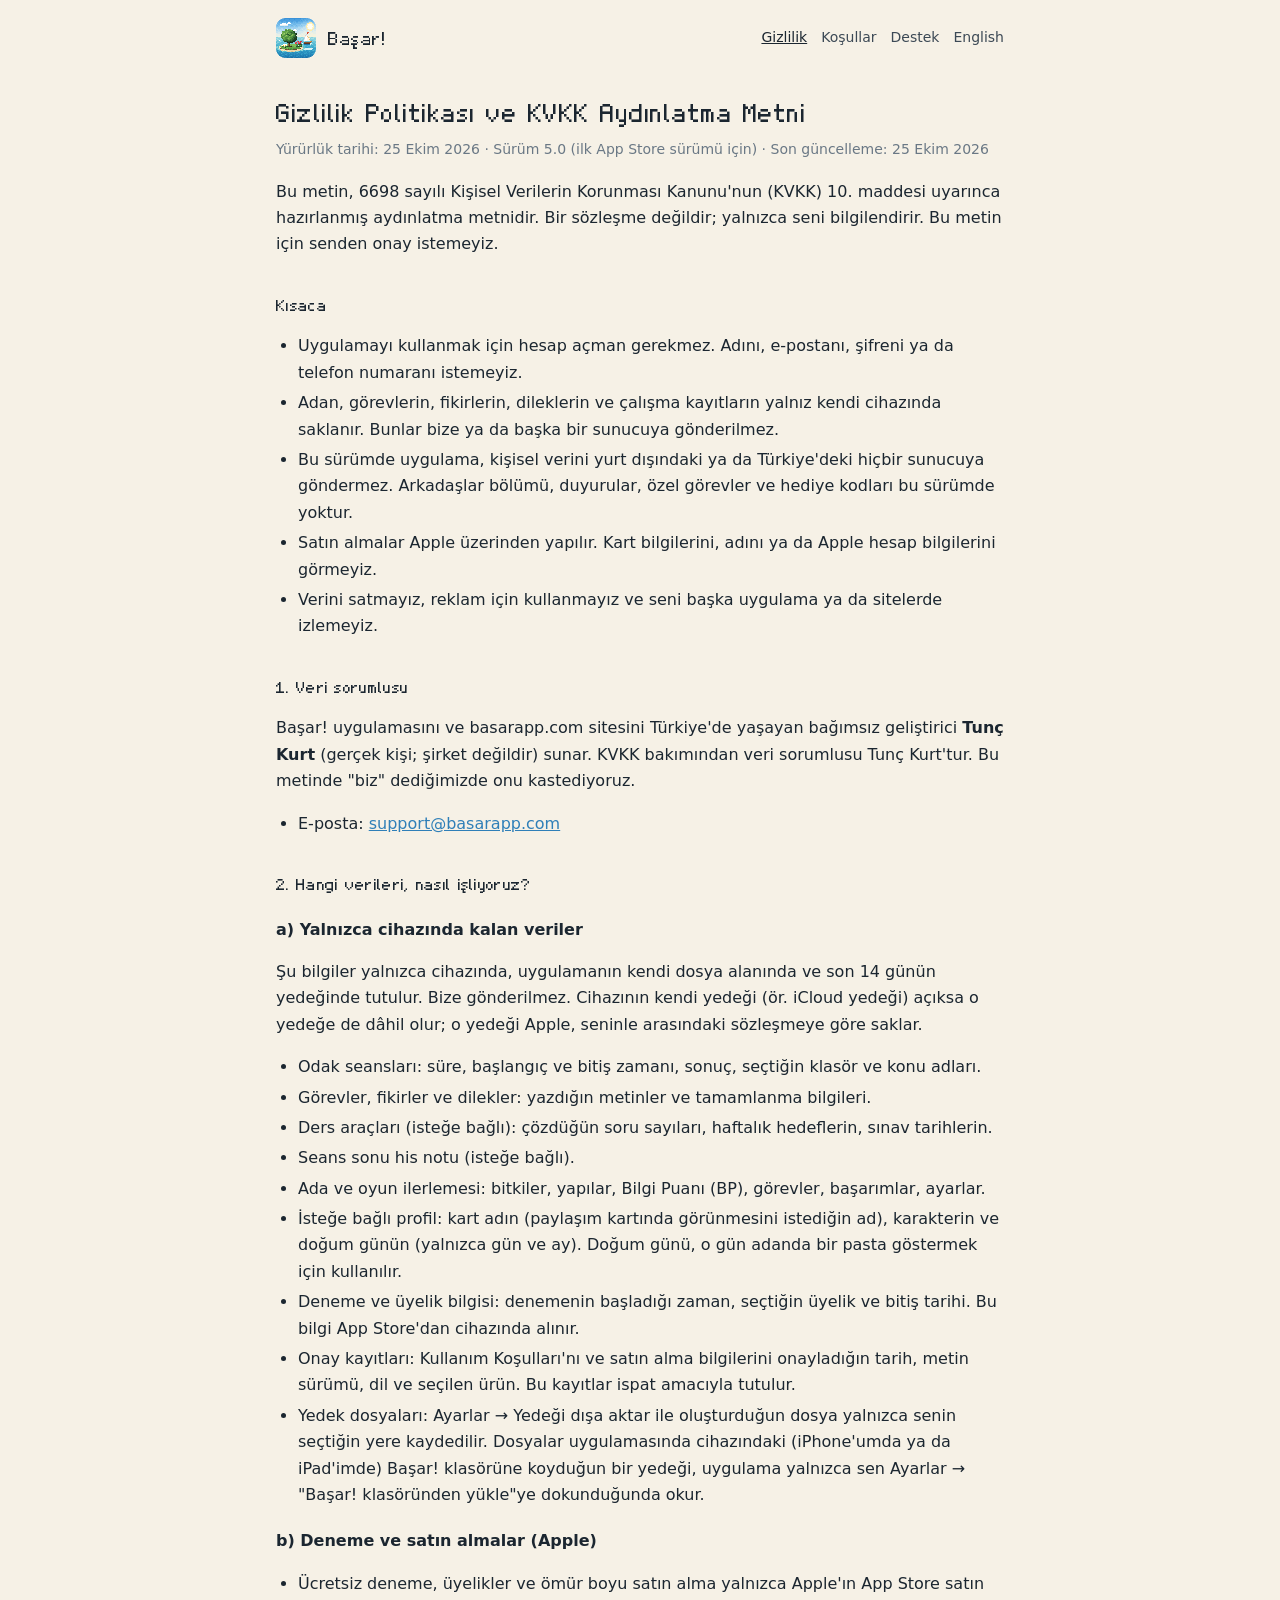
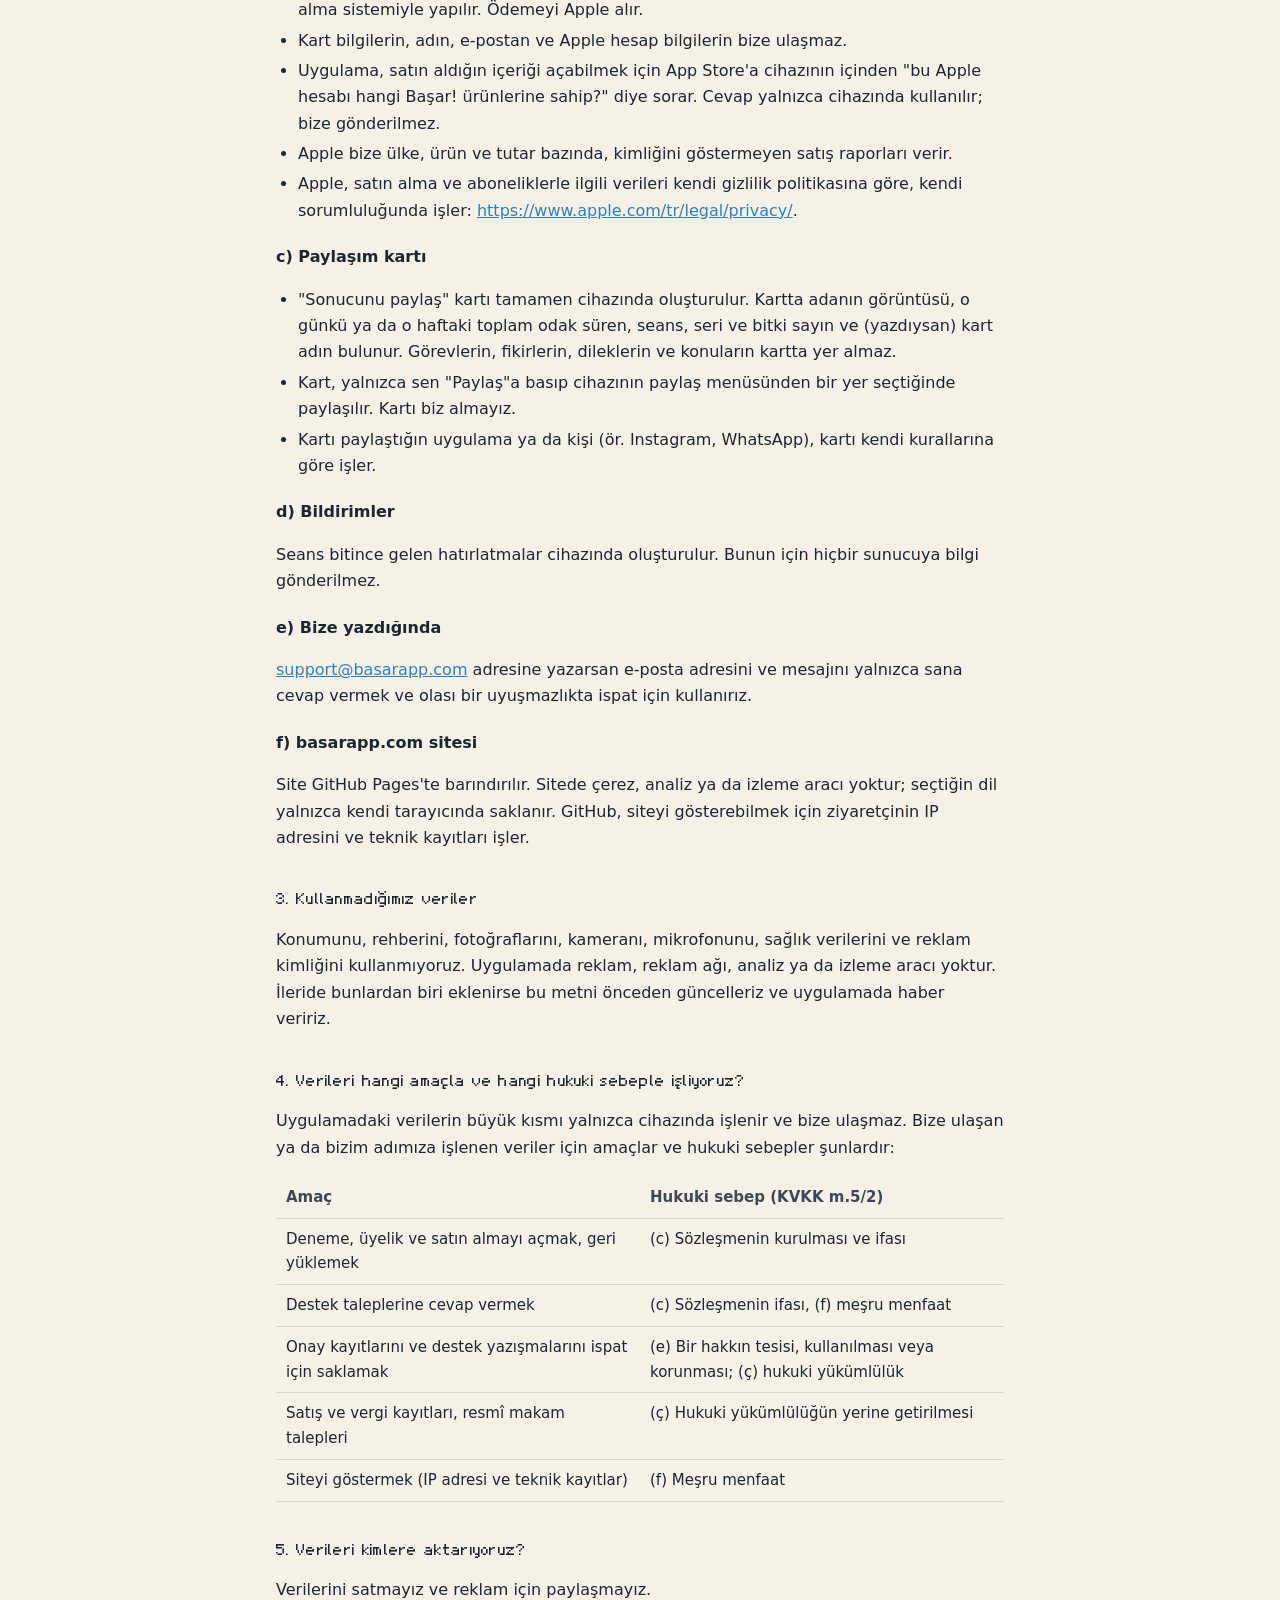
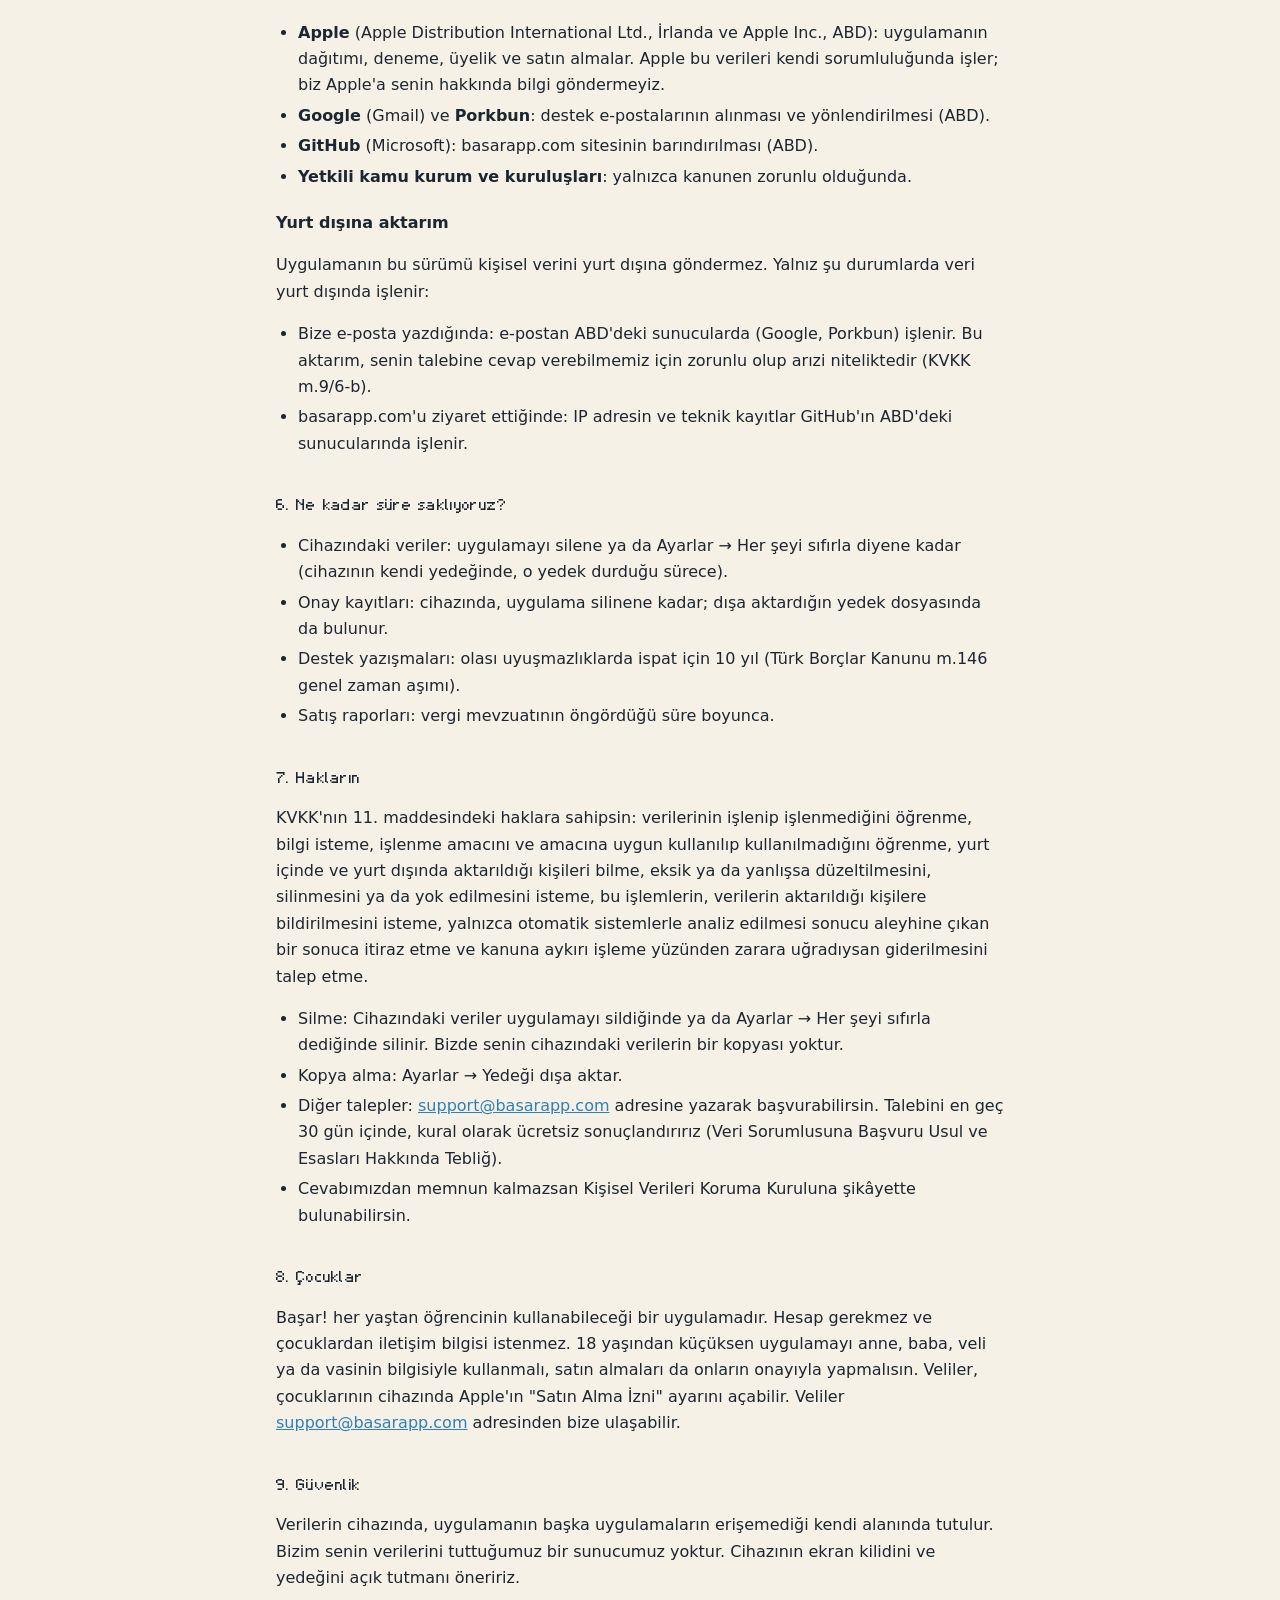
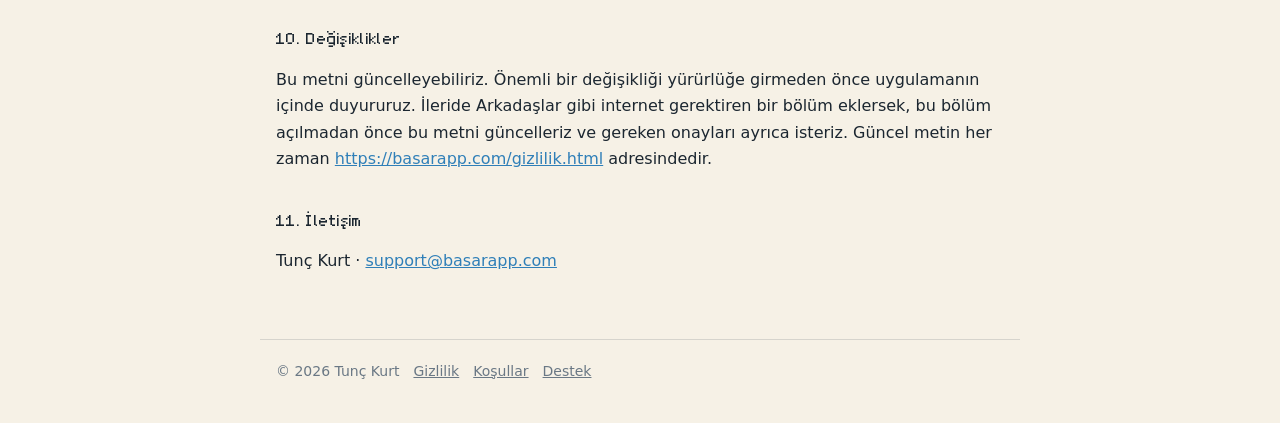
==== gizlilik.html @ f3d833e1 "Site güncellemesi: serbest çalışma, 2 gün ücretsiz, paylaş kartı; Arkadaşlar ve BP al kaldırıldı; Gi" ====
<!doctype html>
<html lang="tr">
<head>
<meta charset="utf-8">
<meta name="viewport" content="width=device-width, initial-scale=1">
<title>Gizlilik Politikası · Başar!</title>
<link rel="icon" href="favicon-64.png">
<link rel="apple-touch-icon" href="apple-touch-icon.png">
<link rel="stylesheet" href="yasal.css">
</head>
<body>
<header class="ust">
  <img src="icon-192.png" alt=""><a class="ad" href="index.html">Başar!</a>
  <nav><a href="gizlilik.html" aria-current="page">Gizlilik</a><a href="kosullar.html">Koşullar</a><a href="index.html#iletisim">Destek</a><a href="en/privacy.html" lang="en">English</a></nav>
</header>
<main>
<h1 id="gizlilik-politikası-ve-kvkk-aydınlatma-metni">Gizlilik Politikası ve KVKK Aydınlatma Metni</h1>
<p class="tarih">Yürürlük tarihi: 25 Ekim 2026 · Sürüm 5.0 (ilk App Store sürümü için) · Son güncelleme: 25 Ekim 2026</p>
<p>Bu metin, 6698 sayılı Kişisel Verilerin Korunması Kanunu'nun (KVKK) 10. maddesi uyarınca hazırlanmış aydınlatma metnidir. Bir sözleşme değildir; yalnızca seni bilgilendirir. Bu metin için senden onay istemeyiz.</p>
<h2 id="kısaca">Kısaca</h2>
<ul>
<li>Uygulamayı kullanmak için hesap açman gerekmez. Adını, e-postanı, şifreni ya da telefon numaranı istemeyiz.</li>
<li>Adan, görevlerin, fikirlerin, dileklerin ve çalışma kayıtların yalnız kendi cihazında saklanır. Bunlar bize ya da başka bir sunucuya gönderilmez.</li>
<li>Bu sürümde uygulama, kişisel verini yurt dışındaki ya da Türkiye'deki hiçbir sunucuya göndermez. Arkadaşlar bölümü, duyurular, özel görevler ve hediye kodları bu sürümde yoktur.</li>
<li>Satın almalar Apple üzerinden yapılır. Kart bilgilerini, adını ya da Apple hesap bilgilerini görmeyiz.</li>
<li>Verini satmayız, reklam için kullanmayız ve seni başka uygulama ya da sitelerde izlemeyiz.</li>
</ul>
<h2 id="veri-sorumlusu">1. Veri sorumlusu</h2>
<p>Başar! uygulamasını ve basarapp.com sitesini Türkiye'de yaşayan bağımsız geliştirici <strong>Tunç Kurt</strong> (gerçek kişi; şirket değildir) sunar. KVKK bakımından veri sorumlusu Tunç Kurt'tur. Bu metinde "biz" dediğimizde onu kastediyoruz.</p>
<ul>
<li>E-posta: <a href="mailto:support@basarapp.com" class="email">support@basarapp.com</a></li>
</ul>
<h2 id="hangi-verileri-nasıl-işliyoruz">2. Hangi verileri, nasıl işliyoruz?</h2>
<h3 id="a-yalnızca-cihazında-kalan-veriler">a) Yalnızca cihazında kalan veriler</h3>
<p>Şu bilgiler yalnızca cihazında, uygulamanın kendi dosya alanında ve son 14 günün yedeğinde tutulur. Bize gönderilmez. Cihazının kendi yedeği (ör. iCloud yedeği) açıksa o yedeğe de dâhil olur; o yedeği Apple, seninle arasındaki sözleşmeye göre saklar.</p>
<ul>
<li>Odak seansları: süre, başlangıç ve bitiş zamanı, sonuç, seçtiğin klasör ve konu adları.</li>
<li>Görevler, fikirler ve dilekler: yazdığın metinler ve tamamlanma bilgileri.</li>
<li>Ders araçları (isteğe bağlı): çözdüğün soru sayıları, haftalık hedeflerin, sınav tarihlerin.</li>
<li>Seans sonu his notu (isteğe bağlı).</li>
<li>Ada ve oyun ilerlemesi: bitkiler, yapılar, Bilgi Puanı (BP), görevler, başarımlar, ayarlar.</li>
<li>İsteğe bağlı profil: kart adın (paylaşım kartında görünmesini istediğin ad), karakterin ve doğum günün (yalnızca gün ve ay). Doğum günü, o gün adanda bir pasta göstermek için kullanılır.</li>
<li>Deneme ve üyelik bilgisi: denemenin başladığı zaman, seçtiğin üyelik ve bitiş tarihi. Bu bilgi App Store'dan cihazında alınır.</li>
<li>Onay kayıtları: Kullanım Koşulları'nı ve satın alma bilgilerini onayladığın tarih, metin sürümü, dil ve seçilen ürün. Bu kayıtlar ispat amacıyla tutulur.</li>
<li>Yedek dosyaları: Ayarlar → Yedeği dışa aktar ile oluşturduğun dosya yalnızca senin seçtiğin yere kaydedilir. Dosyalar uygulamasında cihazındaki (iPhone'umda ya da iPad'imde) Başar! klasörüne koyduğun bir yedeği, uygulama yalnızca sen Ayarlar → "Başar! klasöründen yükle"ye dokunduğunda okur.</li>
</ul>
<h3 id="b-deneme-ve-satın-almalar-apple">b) Deneme ve satın almalar (Apple)</h3>
<ul>
<li>Ücretsiz deneme, üyelikler ve ömür boyu satın alma yalnızca Apple'ın App Store satın alma sistemiyle yapılır. Ödemeyi Apple alır.</li>
<li>Kart bilgilerin, adın, e-postan ve Apple hesap bilgilerin bize ulaşmaz.</li>
<li>Uygulama, satın aldığın içeriği açabilmek için App Store'a cihazının içinden "bu Apple hesabı hangi Başar! ürünlerine sahip?" diye sorar. Cevap yalnızca cihazında kullanılır; bize gönderilmez.</li>
<li>Apple bize ülke, ürün ve tutar bazında, kimliğini göstermeyen satış raporları verir.</li>
<li>Apple, satın alma ve aboneliklerle ilgili verileri kendi gizlilik politikasına göre, kendi sorumluluğunda işler: <a href="https://www.apple.com/tr/legal/privacy/" class="uri">https://www.apple.com/tr/legal/privacy/</a>.</li>
</ul>
<h3 id="c-paylaşım-kartı">c) Paylaşım kartı</h3>
<ul>
<li>"Sonucunu paylaş" kartı tamamen cihazında oluşturulur. Kartta adanın görüntüsü, o günkü ya da o haftaki toplam odak süren, seans, seri ve bitki sayın ve (yazdıysan) kart adın bulunur. Görevlerin, fikirlerin, dileklerin ve konuların kartta yer almaz.</li>
<li>Kart, yalnızca sen "Paylaş"a basıp cihazının paylaş menüsünden bir yer seçtiğinde paylaşılır. Kartı biz almayız.</li>
<li>Kartı paylaştığın uygulama ya da kişi (ör. Instagram, WhatsApp), kartı kendi kurallarına göre işler.</li>
</ul>
<h3 id="d-bildirimler">d) Bildirimler</h3>
<p>Seans bitince gelen hatırlatmalar cihazında oluşturulur. Bunun için hiçbir sunucuya bilgi gönderilmez.</p>
<h3 id="e-bize-yazdığında">e) Bize yazdığında</h3>
<p><a href="mailto:support@basarapp.com" class="email">support@basarapp.com</a> adresine yazarsan e-posta adresini ve mesajını yalnızca sana cevap vermek ve olası bir uyuşmazlıkta ispat için kullanırız.</p>
<h3 id="f-basarapp.com-sitesi">f) basarapp.com sitesi</h3>
<p>Site GitHub Pages'te barındırılır. Sitede çerez, analiz ya da izleme aracı yoktur; seçtiğin dil yalnızca kendi tarayıcında saklanır. GitHub, siteyi gösterebilmek için ziyaretçinin IP adresini ve teknik kayıtları işler.</p>
<h2 id="kullanmadığımız-veriler">3. Kullanmadığımız veriler</h2>
<p>Konumunu, rehberini, fotoğraflarını, kameranı, mikrofonunu, sağlık verilerini ve reklam kimliğini kullanmıyoruz. Uygulamada reklam, reklam ağı, analiz ya da izleme aracı yoktur. İleride bunlardan biri eklenirse bu metni önceden güncelleriz ve uygulamada haber veririz.</p>
<h2 id="verileri-hangi-amaçla-ve-hangi-hukuki-sebeple-işliyoruz">4. Verileri hangi amaçla ve hangi hukuki sebeple işliyoruz?</h2>
<p>Uygulamadaki verilerin büyük kısmı yalnızca cihazında işlenir ve bize ulaşmaz. Bize ulaşan ya da bizim adımıza işlenen veriler için amaçlar ve hukuki sebepler şunlardır:</p>
<table>
<colgroup>
<col style="width: 50%" />
<col style="width: 50%" />
</colgroup>
<thead>
<tr class="header">
<th>Amaç</th>
<th>Hukuki sebep (KVKK m.5/2)</th>
</tr>
</thead>
<tbody>
<tr class="odd">
<td>Deneme, üyelik ve satın almayı açmak, geri yüklemek</td>
<td>(c) Sözleşmenin kurulması ve ifası</td>
</tr>
<tr class="even">
<td>Destek taleplerine cevap vermek</td>
<td>(c) Sözleşmenin ifası, (f) meşru menfaat</td>
</tr>
<tr class="odd">
<td>Onay kayıtlarını ve destek yazışmalarını ispat için saklamak</td>
<td>(e) Bir hakkın tesisi, kullanılması veya korunması; (ç) hukuki yükümlülük</td>
</tr>
<tr class="even">
<td>Satış ve vergi kayıtları, resmî makam talepleri</td>
<td>(ç) Hukuki yükümlülüğün yerine getirilmesi</td>
</tr>
<tr class="odd">
<td>Siteyi göstermek (IP adresi ve teknik kayıtlar)</td>
<td>(f) Meşru menfaat</td>
</tr>
</tbody>
</table>
<h2 id="verileri-kimlere-aktarıyoruz">5. Verileri kimlere aktarıyoruz?</h2>
<p>Verilerini satmayız ve reklam için paylaşmayız.</p>
<ul>
<li><strong>Apple</strong> (Apple Distribution International Ltd., İrlanda ve Apple Inc., ABD): uygulamanın dağıtımı, deneme, üyelik ve satın almalar. Apple bu verileri kendi sorumluluğunda işler; biz Apple'a senin hakkında bilgi göndermeyiz.</li>
<li><strong>Google</strong> (Gmail) ve <strong>Porkbun</strong>: destek e-postalarının alınması ve yönlendirilmesi (ABD).</li>
<li><strong>GitHub</strong> (Microsoft): basarapp.com sitesinin barındırılması (ABD).</li>
<li><strong>Yetkili kamu kurum ve kuruluşları</strong>: yalnızca kanunen zorunlu olduğunda.</li>
</ul>
<h3 id="yurt-dışına-aktarım">Yurt dışına aktarım</h3>
<p>Uygulamanın bu sürümü kişisel verini yurt dışına göndermez. Yalnız şu durumlarda veri yurt dışında işlenir:</p>
<ul>
<li>Bize e-posta yazdığında: e-postan ABD'deki sunucularda (Google, Porkbun) işlenir. Bu aktarım, senin talebine cevap verebilmemiz için zorunlu olup arızi niteliktedir (KVKK m.9/6-b).</li>
<li>basarapp.com'u ziyaret ettiğinde: IP adresin ve teknik kayıtlar GitHub'ın ABD'deki sunucularında işlenir.</li>
</ul>
<h2 id="ne-kadar-süre-saklıyoruz">6. Ne kadar süre saklıyoruz?</h2>
<ul>
<li>Cihazındaki veriler: uygulamayı silene ya da Ayarlar → Her şeyi sıfırla diyene kadar (cihazının kendi yedeğinde, o yedek durduğu sürece).</li>
<li>Onay kayıtları: cihazında, uygulama silinene kadar; dışa aktardığın yedek dosyasında da bulunur.</li>
<li>Destek yazışmaları: olası uyuşmazlıklarda ispat için 10 yıl (Türk Borçlar Kanunu m.146 genel zaman aşımı).</li>
<li>Satış raporları: vergi mevzuatının öngördüğü süre boyunca.</li>
</ul>
<h2 id="hakların">7. Hakların</h2>
<p>KVKK'nın 11. maddesindeki haklara sahipsin: verilerinin işlenip işlenmediğini öğrenme, bilgi isteme, işlenme amacını ve amacına uygun kullanılıp kullanılmadığını öğrenme, yurt içinde ve yurt dışında aktarıldığı kişileri bilme, eksik ya da yanlışsa düzeltilmesini, silinmesini ya da yok edilmesini isteme, bu işlemlerin, verilerin aktarıldığı kişilere bildirilmesini isteme, yalnızca otomatik sistemlerle analiz edilmesi sonucu aleyhine çıkan bir sonuca itiraz etme ve kanuna aykırı işleme yüzünden zarara uğradıysan giderilmesini talep etme.</p>
<ul>
<li>Silme: Cihazındaki veriler uygulamayı sildiğinde ya da Ayarlar → Her şeyi sıfırla dediğinde silinir. Bizde senin cihazındaki verilerin bir kopyası yoktur.</li>
<li>Kopya alma: Ayarlar → Yedeği dışa aktar.</li>
<li>Diğer talepler: <a href="mailto:support@basarapp.com" class="email">support@basarapp.com</a> adresine yazarak başvurabilirsin. Talebini en geç 30 gün içinde, kural olarak ücretsiz sonuçlandırırız (Veri Sorumlusuna Başvuru Usul ve Esasları Hakkında Tebliğ).</li>
<li>Cevabımızdan memnun kalmazsan Kişisel Verileri Koruma Kuruluna şikâyette bulunabilirsin.</li>
</ul>
<h2 id="çocuklar">8. Çocuklar</h2>
<p>Başar! her yaştan öğrencinin kullanabileceği bir uygulamadır. Hesap gerekmez ve çocuklardan iletişim bilgisi istenmez. 18 yaşından küçüksen uygulamayı anne, baba, veli ya da vasinin bilgisiyle kullanmalı, satın almaları da onların onayıyla yapmalısın. Veliler, çocuklarının cihazında Apple'ın "Satın Alma İzni" ayarını açabilir. Veliler <a href="mailto:support@basarapp.com" class="email">support@basarapp.com</a> adresinden bize ulaşabilir.</p>
<h2 id="güvenlik">9. Güvenlik</h2>
<p>Verilerin cihazında, uygulamanın başka uygulamaların erişemediği kendi alanında tutulur. Bizim senin verilerini tuttuğumuz bir sunucumuz yoktur. Cihazının ekran kilidini ve yedeğini açık tutmanı öneririz.</p>
<h2 id="değişiklikler">10. Değişiklikler</h2>
<p>Bu metni güncelleyebiliriz. Önemli bir değişikliği yürürlüğe girmeden önce uygulamanın içinde duyururuz. İleride Arkadaşlar gibi internet gerektiren bir bölüm eklersek, bu bölüm açılmadan önce bu metni güncelleriz ve gereken onayları ayrıca isteriz. Güncel metin her zaman <a href="https://basarapp.com/gizlilik.html" class="uri">https://basarapp.com/gizlilik.html</a> adresindedir.</p>
<h2 id="iletişim">11. İletişim</h2>
<p>Tunç Kurt · <a href="mailto:support@basarapp.com" class="email">support@basarapp.com</a></p>

</main>
<footer class="alt"><span>© 2026 Tunç Kurt</span><a href="gizlilik.html">Gizlilik</a><a href="kosullar.html">Koşullar</a><a href="index.html#iletisim">Destek</a></footer>
</body>
</html>
---- yasal.css ----
@font-face { font-family: 'Tugla Pixel'; src: url('TuglaPixel.ttf') format('truetype'); font-display: swap; }
:root {
  --bg: #f6f1e6; --kart: #fffdf8; --ink: #1b2630; --ink2: #3c4955; --muted: #6a7885;
  --line: rgba(24,38,52,.14); --mint: #2db488; --mint-ink: #fff; --gold: #b9820c; --deniz: #2f7fb8;
  --pix: 'Tugla Pixel', ui-monospace, monospace;
  --sans: -apple-system, 'SF Pro Text', 'Segoe UI', system-ui, 'Helvetica Neue', Arial, sans-serif;
}
@media (prefers-color-scheme: dark) {
  :root { --bg: #0f1820; --kart: #16212b; --ink: #eef3f7; --ink2: #c6d0d9; --muted: #8d9aa8; --line: rgba(255,255,255,.12); --mint: #57d9ad; --mint-ink: #06291d; --gold: #f6c453; --deniz: #6fb6e8; }
}
* { box-sizing: border-box; }
html { -webkit-text-size-adjust: 100%; }
body { margin: 0; background: var(--bg); color: var(--ink); font: 16px/1.65 var(--sans); }
a { color: var(--deniz); }
.ust { display: flex; align-items: center; gap: 12px; max-width: 760px; margin: 0 auto; padding: 18px 16px; }
.ust img { width: 40px; height: 40px; image-rendering: pixelated; border-radius: 9px; }
.ust .ad { font: 22px var(--pix); color: var(--ink); text-decoration: none; letter-spacing: .5px; }
.ust nav { margin-left: auto; display: flex; gap: 14px; font-size: 14px; flex-wrap: wrap; justify-content: flex-end; }
.ust nav a { color: var(--ink2); text-decoration: none; }
.ust nav a:hover, .ust nav a[aria-current] { color: var(--ink); text-decoration: underline; }
main { max-width: 760px; margin: 0 auto; padding: 0 16px 48px; }
h1 { font: 30px/1.25 var(--pix); margin: 18px 0 6px; letter-spacing: .5px; }
h2 { font: 19px/1.35 var(--pix); margin: 34px 0 8px; letter-spacing: .3px; }
h3 { font-size: 16px; margin: 20px 0 4px; }
.tarih { color: var(--muted); font-size: 14px; margin: 0 0 18px; }
.kisaca { background: var(--kart); border: 1px solid var(--line); border-radius: 14px; padding: 6px 20px; margin: 18px 0; }
.kisaca ul { padding-left: 20px; }
.kisaca h2 { margin-top: 16px; }
ul { padding-left: 22px; }
li { margin: 4px 0; }
table { border-collapse: collapse; width: 100%; font-size: 15px; margin: 10px 0; }
th, td { text-align: left; vertical-align: top; padding: 8px 10px; border-bottom: 1px solid var(--line); }
th { color: var(--ink2); font-weight: 600; }
.tablo { overflow-x: auto; }
.not { background: #fff3c4; color: #5a4300; border-left: 4px solid #e0a800; border-radius: 6px; padding: 8px 12px; margin: 10px 0; font-size: 14px; }
@media (prefers-color-scheme: dark) { .not { background: #3a3110; color: #f7e3a1; } }
.alt { max-width: 760px; margin: 0 auto; padding: 20px 16px 40px; color: var(--muted); font-size: 14px; border-top: 1px solid var(--line); display: flex; gap: 14px; flex-wrap: wrap; }
.alt a { color: var(--muted); }
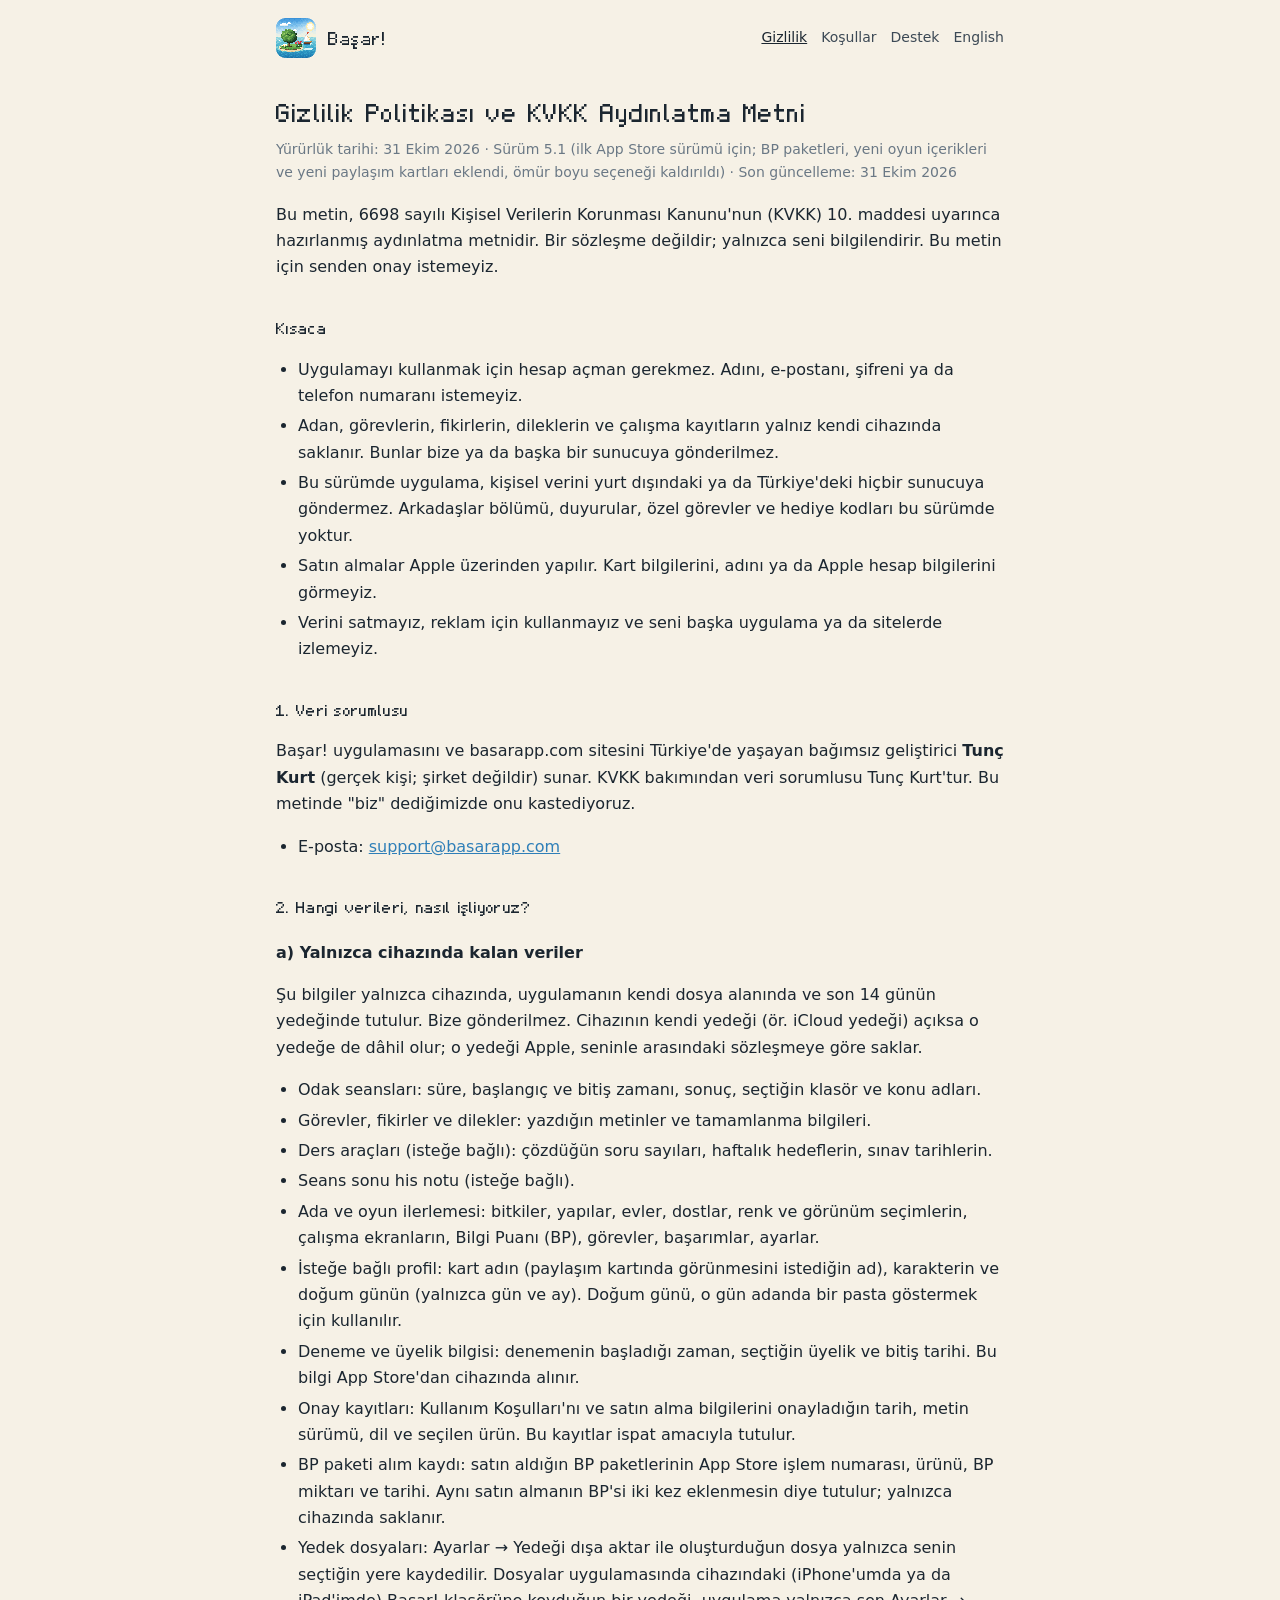
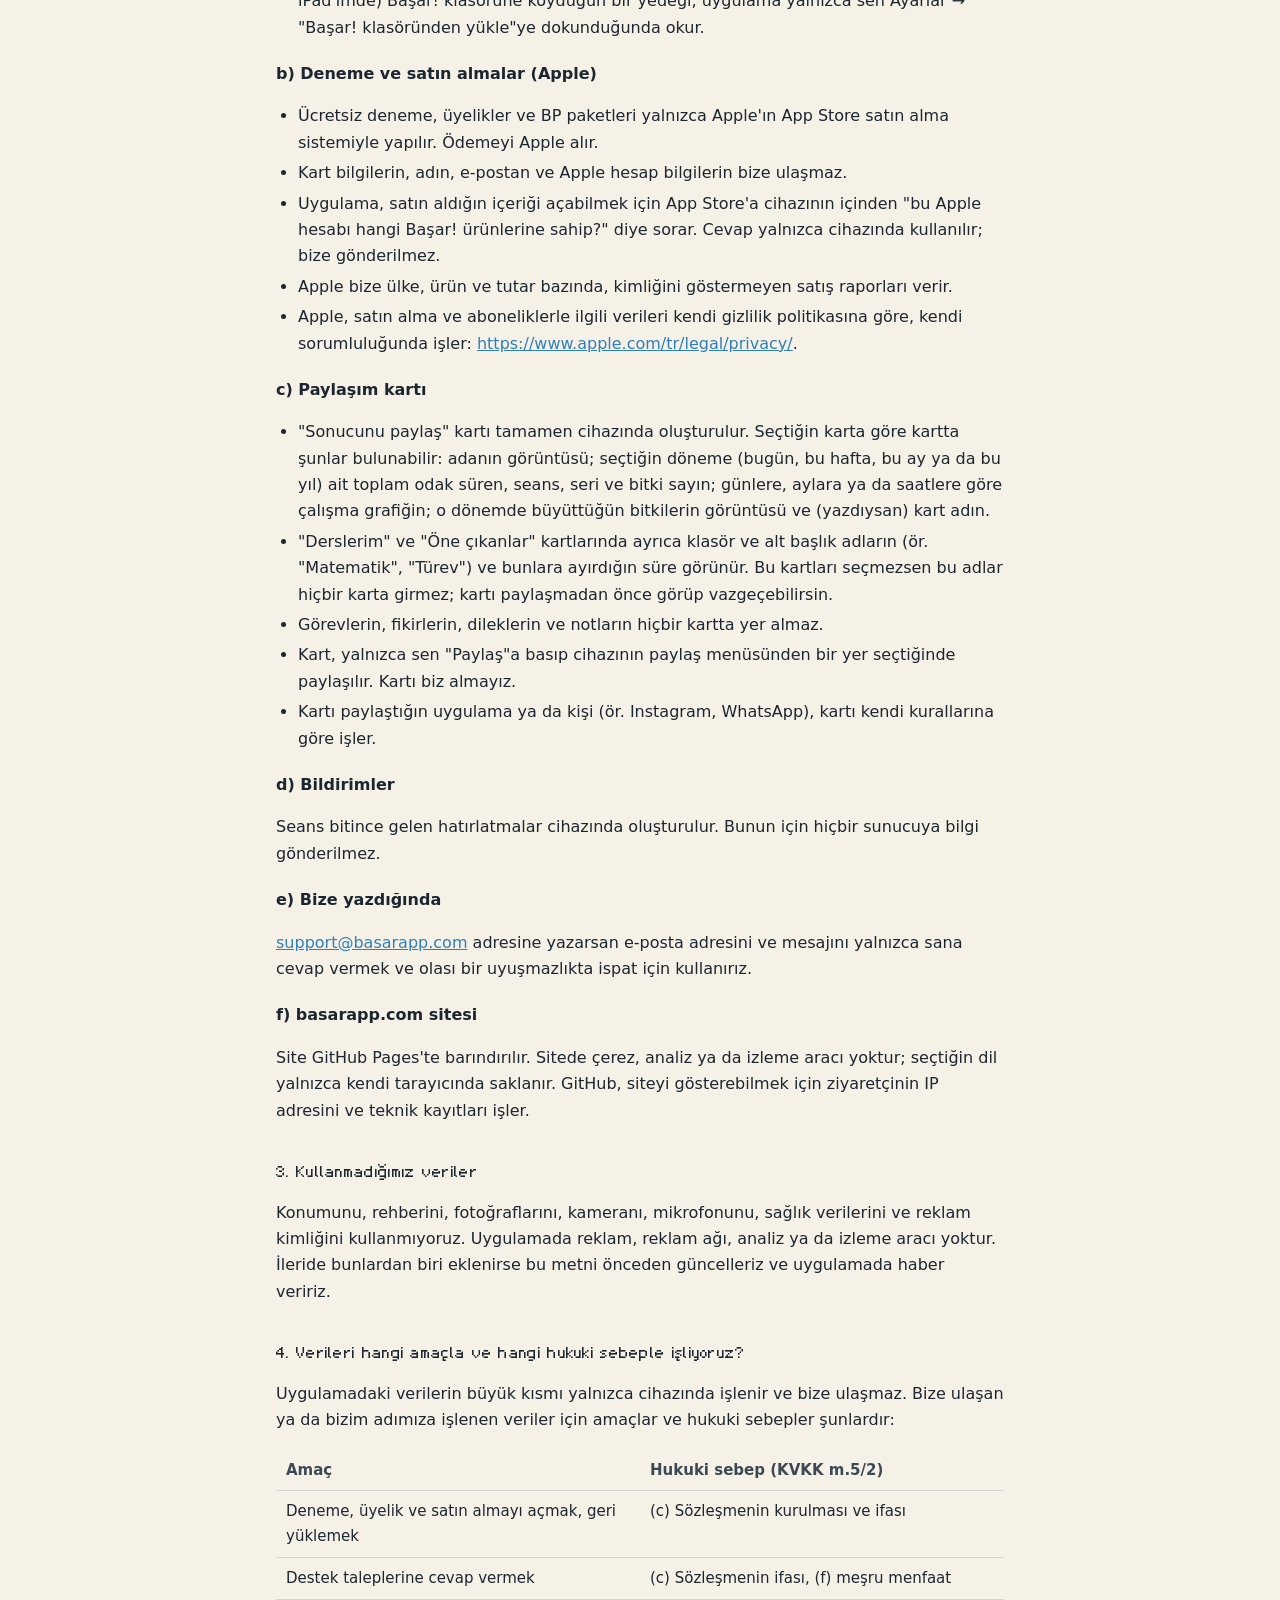
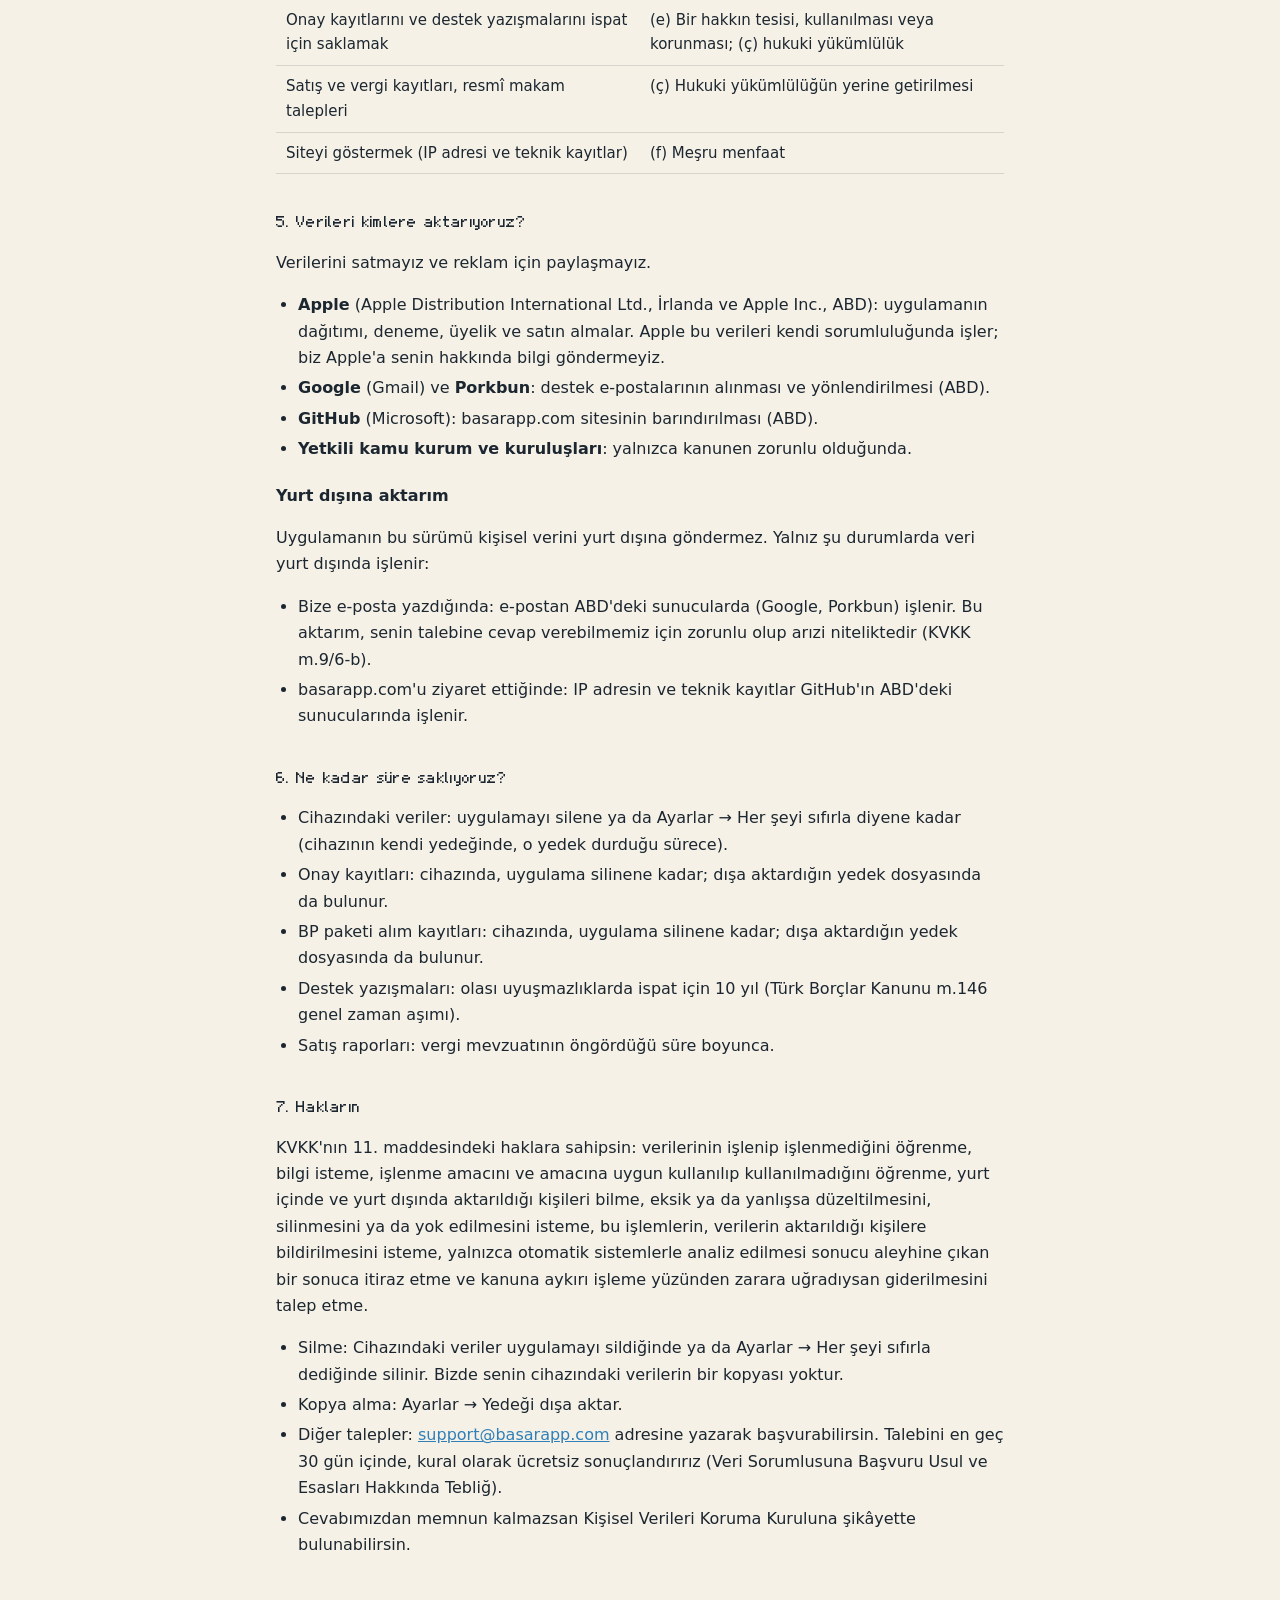
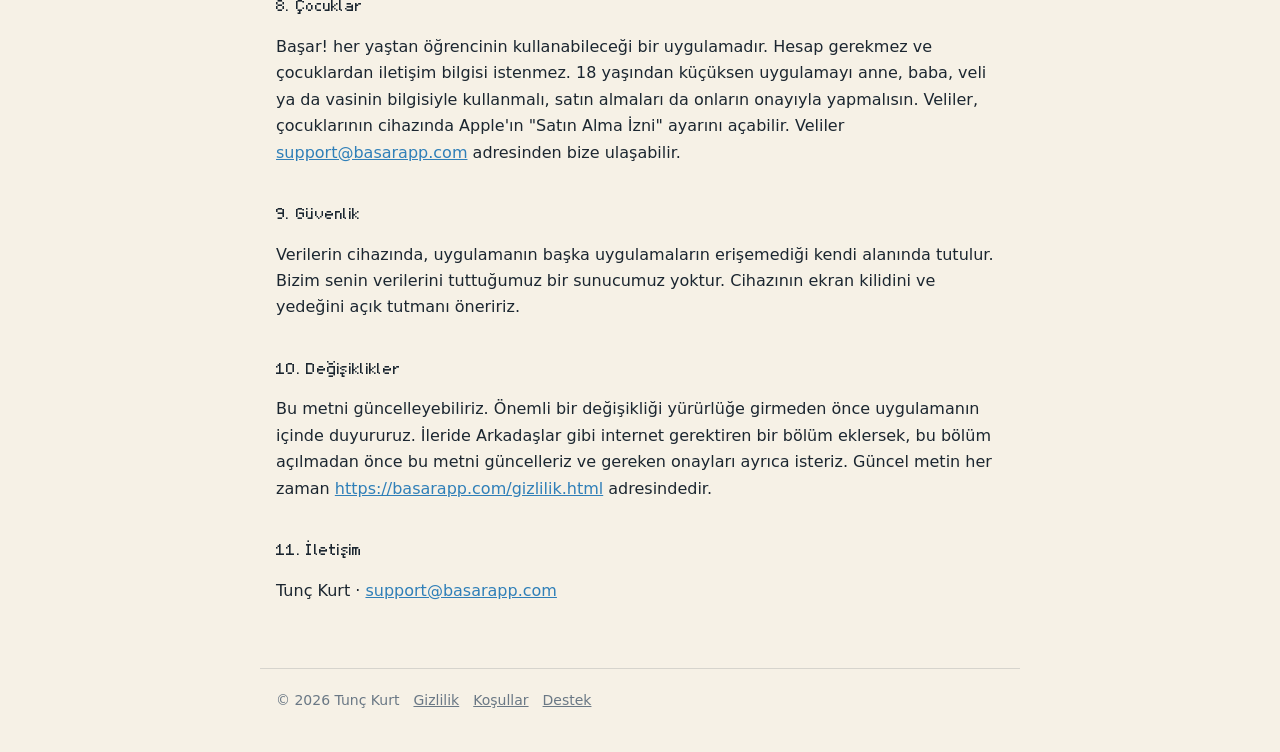
==== commit a1144f9a: "Koşullar 2.1, Gizlilik 5.1, ana sayfa: 3 gün deneme, BP paketleri, ömür boyu kaldırıldı" ====
--- a/gizlilik.html
+++ b/gizlilik.html
@@ -15,7 +15,7 @@
 </header>
 <main>
 <h1 id="gizlilik-politikası-ve-kvkk-aydınlatma-metni">Gizlilik Politikası ve KVKK Aydınlatma Metni</h1>
-<p class="tarih">Yürürlük tarihi: 25 Ekim 2026 · Sürüm 5.0 (ilk App Store sürümü için) · Son güncelleme: 25 Ekim 2026</p>
+<p class="tarih">Yürürlük tarihi: 31 Ekim 2026 · Sürüm 5.1 (ilk App Store sürümü için; BP paketleri, yeni oyun içerikleri ve yeni paylaşım kartları eklendi, ömür boyu seçeneği kaldırıldı) · Son güncelleme: 31 Ekim 2026</p>
 <p>Bu metin, 6698 sayılı Kişisel Verilerin Korunması Kanunu'nun (KVKK) 10. maddesi uyarınca hazırlanmış aydınlatma metnidir. Bir sözleşme değildir; yalnızca seni bilgilendirir. Bu metin için senden onay istemeyiz.</p>
 <h2 id="kısaca">Kısaca</h2>
 <ul>
@@ -38,15 +38,16 @@
 <li>Görevler, fikirler ve dilekler: yazdığın metinler ve tamamlanma bilgileri.</li>
 <li>Ders araçları (isteğe bağlı): çözdüğün soru sayıları, haftalık hedeflerin, sınav tarihlerin.</li>
 <li>Seans sonu his notu (isteğe bağlı).</li>
-<li>Ada ve oyun ilerlemesi: bitkiler, yapılar, Bilgi Puanı (BP), görevler, başarımlar, ayarlar.</li>
+<li>Ada ve oyun ilerlemesi: bitkiler, yapılar, evler, dostlar, renk ve görünüm seçimlerin, çalışma ekranların, Bilgi Puanı (BP), görevler, başarımlar, ayarlar.</li>
 <li>İsteğe bağlı profil: kart adın (paylaşım kartında görünmesini istediğin ad), karakterin ve doğum günün (yalnızca gün ve ay). Doğum günü, o gün adanda bir pasta göstermek için kullanılır.</li>
 <li>Deneme ve üyelik bilgisi: denemenin başladığı zaman, seçtiğin üyelik ve bitiş tarihi. Bu bilgi App Store'dan cihazında alınır.</li>
 <li>Onay kayıtları: Kullanım Koşulları'nı ve satın alma bilgilerini onayladığın tarih, metin sürümü, dil ve seçilen ürün. Bu kayıtlar ispat amacıyla tutulur.</li>
+<li>BP paketi alım kaydı: satın aldığın BP paketlerinin App Store işlem numarası, ürünü, BP miktarı ve tarihi. Aynı satın almanın BP'si iki kez eklenmesin diye tutulur; yalnızca cihazında saklanır.</li>
 <li>Yedek dosyaları: Ayarlar → Yedeği dışa aktar ile oluşturduğun dosya yalnızca senin seçtiğin yere kaydedilir. Dosyalar uygulamasında cihazındaki (iPhone'umda ya da iPad'imde) Başar! klasörüne koyduğun bir yedeği, uygulama yalnızca sen Ayarlar → "Başar! klasöründen yükle"ye dokunduğunda okur.</li>
 </ul>
 <h3 id="b-deneme-ve-satın-almalar-apple">b) Deneme ve satın almalar (Apple)</h3>
 <ul>
-<li>Ücretsiz deneme, üyelikler ve ömür boyu satın alma yalnızca Apple'ın App Store satın alma sistemiyle yapılır. Ödemeyi Apple alır.</li>
+<li>Ücretsiz deneme, üyelikler ve BP paketleri yalnızca Apple'ın App Store satın alma sistemiyle yapılır. Ödemeyi Apple alır.</li>
 <li>Kart bilgilerin, adın, e-postan ve Apple hesap bilgilerin bize ulaşmaz.</li>
 <li>Uygulama, satın aldığın içeriği açabilmek için App Store'a cihazının içinden "bu Apple hesabı hangi Başar! ürünlerine sahip?" diye sorar. Cevap yalnızca cihazında kullanılır; bize gönderilmez.</li>
 <li>Apple bize ülke, ürün ve tutar bazında, kimliğini göstermeyen satış raporları verir.</li>
@@ -54,7 +55,9 @@
 </ul>
 <h3 id="c-paylaşım-kartı">c) Paylaşım kartı</h3>
 <ul>
-<li>"Sonucunu paylaş" kartı tamamen cihazında oluşturulur. Kartta adanın görüntüsü, o günkü ya da o haftaki toplam odak süren, seans, seri ve bitki sayın ve (yazdıysan) kart adın bulunur. Görevlerin, fikirlerin, dileklerin ve konuların kartta yer almaz.</li>
+<li>"Sonucunu paylaş" kartı tamamen cihazında oluşturulur. Seçtiğin karta göre kartta şunlar bulunabilir: adanın görüntüsü; seçtiğin döneme (bugün, bu hafta, bu ay ya da bu yıl) ait toplam odak süren, seans, seri ve bitki sayın; günlere, aylara ya da saatlere göre çalışma grafiğin; o dönemde büyüttüğün bitkilerin görüntüsü ve (yazdıysan) kart adın.</li>
+<li>"Derslerim" ve "Öne çıkanlar" kartlarında ayrıca klasör ve alt başlık adların (ör. "Matematik", "Türev") ve bunlara ayırdığın süre görünür. Bu kartları seçmezsen bu adlar hiçbir karta girmez; kartı paylaşmadan önce görüp vazgeçebilirsin.</li>
+<li>Görevlerin, fikirlerin, dileklerin ve notların hiçbir kartta yer almaz.</li>
 <li>Kart, yalnızca sen "Paylaş"a basıp cihazının paylaş menüsünden bir yer seçtiğinde paylaşılır. Kartı biz almayız.</li>
 <li>Kartı paylaştığın uygulama ya da kişi (ör. Instagram, WhatsApp), kartı kendi kurallarına göre işler.</li>
 </ul>
@@ -120,6 +123,7 @@
 <ul>
 <li>Cihazındaki veriler: uygulamayı silene ya da Ayarlar → Her şeyi sıfırla diyene kadar (cihazının kendi yedeğinde, o yedek durduğu sürece).</li>
 <li>Onay kayıtları: cihazında, uygulama silinene kadar; dışa aktardığın yedek dosyasında da bulunur.</li>
+<li>BP paketi alım kayıtları: cihazında, uygulama silinene kadar; dışa aktardığın yedek dosyasında da bulunur.</li>
 <li>Destek yazışmaları: olası uyuşmazlıklarda ispat için 10 yıl (Türk Borçlar Kanunu m.146 genel zaman aşımı).</li>
 <li>Satış raporları: vergi mevzuatının öngördüğü süre boyunca.</li>
 </ul>
